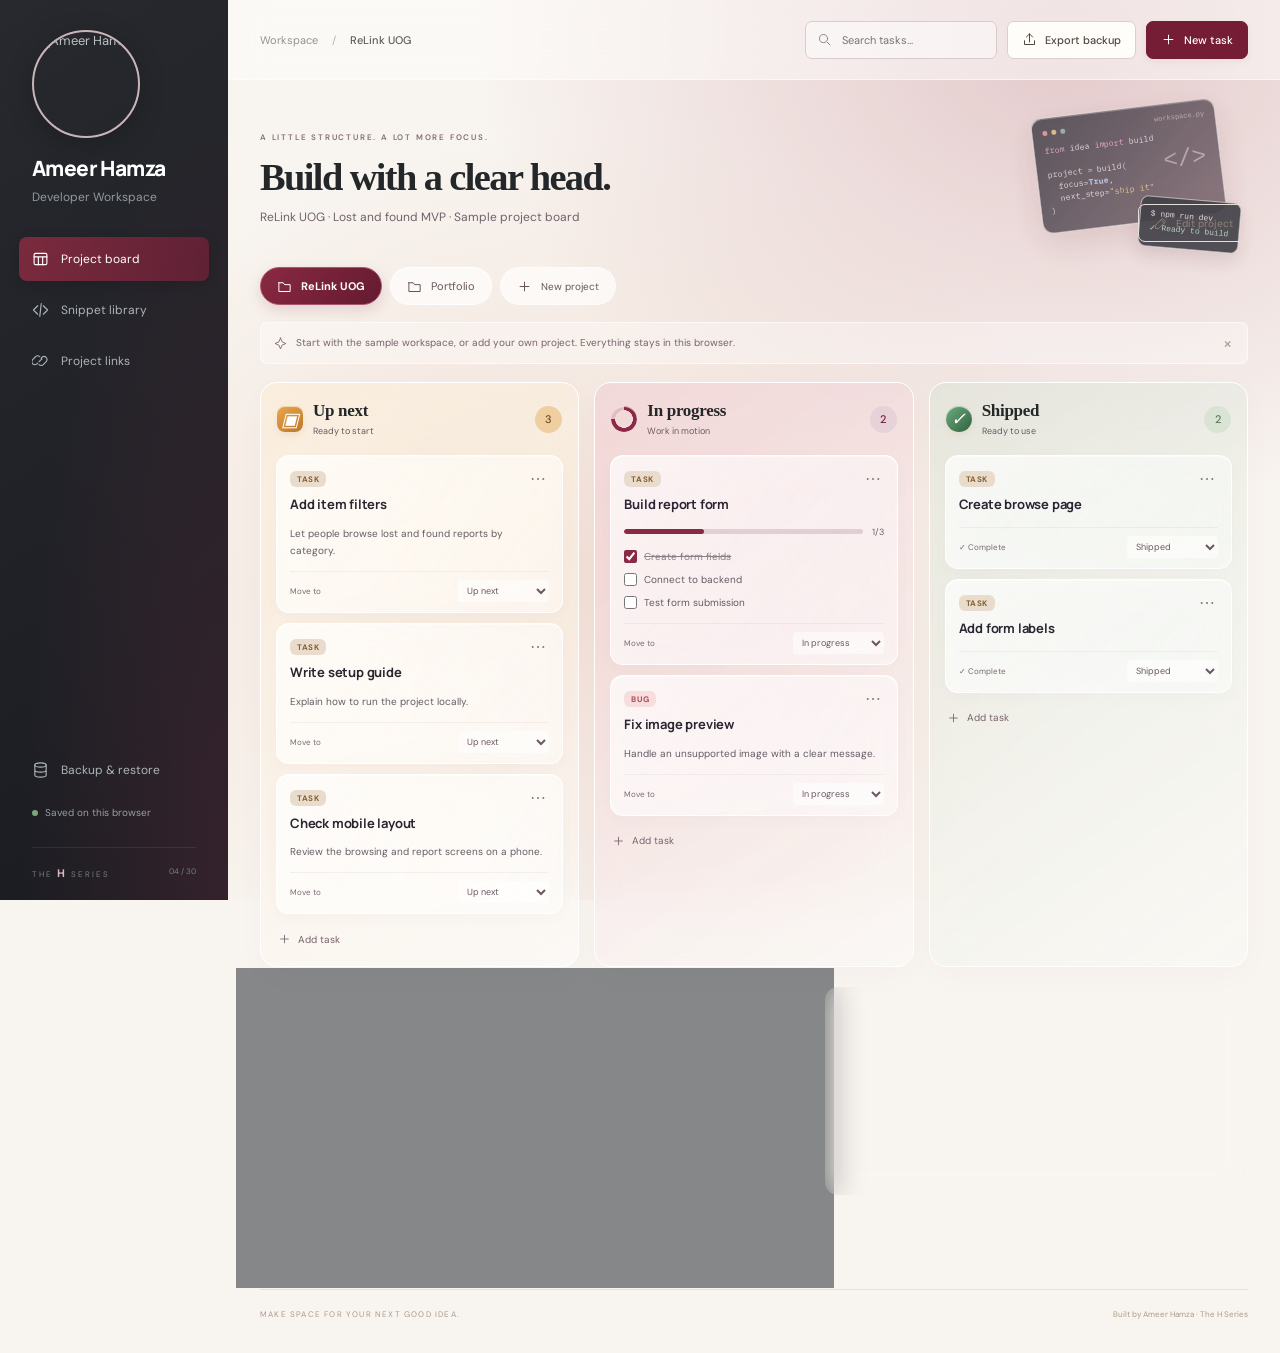
==== developer-workspace/index.html @ bb269240 "Add Day 04 glass developer workspace with customizable branding" ====
<!doctype html>
<html lang="en"><head><meta charset="UTF-8"><meta name="viewport" content="width=device-width,initial-scale=1"><meta name="theme-color" content="#711e32"><meta name="description" content="Your personal dev workspace. Keep project tasks, reusable code and important links together."><title>Ameer Hamza | Developer Workspace</title><link rel="stylesheet" href="styles.css"></head>
<body><aside class="sidebar"><a class="brand" href="#" aria-label="Workspace home"><img class="profile-photo" src="assets/portrait.png" alt="Ameer Hamza"><strong data-brand-name>Ameer Hamza</strong></a><p class="brand-sub" data-brand-subtitle>Developer Workspace</p><nav aria-label="Workspace"><button data-view="board" class="nav active"><span data-icon="board"></span>Project board</button><button data-view="snippets" class="nav"><span data-icon="code"></span>Snippet library</button><button data-view="links" class="nav"><span data-icon="link"></span>Project links</button></nav><div class="side-footer"><button class="nav" data-view="backup"><span data-icon="backup"></span>Backup & restore</button><p id="storage-state"><i></i><span>Saved on this browser</span></p><div class="series">THE <b>H</b> SERIES <span>04 / 30</span></div></div></aside>
<div class="app"><header class="topbar"><div class="mobile-brand"><img class="mobile-photo" src="assets/portrait.png" alt=""><span data-brand-name>Ameer Hamza</span></div><div class="breadcrumb">Workspace <span>/</span> <b id="breadcrumb-project"></b></div><div class="top-actions"><label class="search"><span data-icon="search"></span><input id="search" type="search" placeholder="Search tasks…" aria-label="Search current view"></label><button class="button secondary export-trigger" aria-label="Export backup"><span data-icon="export"></span><span class="export-text">Export backup</span></button><button id="primary-action" class="button primary"><span data-icon="plus"></span><span>New task</span></button></div></header>
<main><div class="page-heading"><div class="developer-art" aria-hidden="true"><div class="art-editor"><div class="art-dots"><i></i><i></i><i></i><span>workspace.py</span></div><pre><span>from</span> idea <span>import</span> build

project = build(
  focus=<b>True</b>,
  next_step=<em>"ship it"</em>
)</pre><b class="art-symbol">&lt;/&gt;</b></div><div class="art-terminal">$ npm run dev<br><span>✓ Ready to build</span></div></div><div><span class="eyebrow">A LITTLE STRUCTURE. A LOT MORE FOCUS.</span><h1 id="view-title">Build with a clear head.</h1><p id="view-description"></p></div><button id="edit-project" class="button subtle" aria-label="Edit current project"><span data-icon="edit"></span><span>Edit project</span></button></div><div class="project-strip"><div id="project-tabs" role="group" aria-label="Choose project"></div><button id="new-project" class="project-tab add"><span data-icon="plus"></span>New project</button></div><div id="notice" class="notice"><span data-icon="spark"></span><p>Start with the sample workspace, or add your own project. Everything stays in this browser.</p><button id="dismiss-notice" aria-label="Dismiss starter note">×</button></div><section id="board-view" aria-label="Project board"><div class="mobile-status" role="group" aria-label="Filter task status"></div><div id="board" class="board"></div><div class="board-bottom"><section class="panel pinned-panel"><div class="section-heading"><h2><span data-icon="code"></span>Pinned snippets</h2><button class="text-button" data-goto="snippets">View all ↗</button></div><div id="pinned-snippet"></div></section><section class="panel links-panel"><div class="section-heading"><h2><span data-icon="link"></span>Project links</h2><button class="text-button" data-goto="links">View all ↗</button></div><div id="board-links"></div><button class="button dashed" id="quick-link"><span data-icon="plus"></span>Add link</button></section></div></section><section id="snippets-view" hidden><div class="view-toolbar"><label>Language<select id="language-filter"><option value="all">All languages</option></select></label><span id="snippet-count"></span></div><div id="snippet-grid" class="snippet-grid"></div></section><section id="links-view" hidden><div id="link-grid" class="link-grid"></div></section><section id="backup-view" hidden><div class="backup-grid"><article class="panel backup-card"><span class="big-icon" data-icon="export"></span><h2>Take your workspace with you.</h2><p>Download a JSON backup of all projects, tasks, snippets and links. Keep it somewhere you trust.</p><button class="button primary export-trigger">Export workspace</button><small>Local file. No account or cloud sync.</small></article><article class="panel backup-card"><span class="big-icon" data-icon="backup"></span><h2>Pick up where you left off.</h2><p>Restore a workspace backup on this browser or a new device. You can review its contents before replacing your workspace.</p><label class="button secondary file-label" for="import-file">Choose backup file</label><input id="import-file" type="file" accept=".json,application/json" hidden><small>Workspace JSON only · Maximum 2 MB</small></article></div><article class="panel privacy-card"><h2>Your browser is your workspace.</h2><p>Your data is saved locally on this browser. It does not sync to other devices. Clearing site data or using private browsing can remove it. Export a backup before switching devices. Code snippets are stored as text and are never executed by this app.</p><p class="backup-warning">Keep passwords, API keys and other secrets out of your snippets and backups.</p></article></section><footer><span>MAKE SPACE FOR YOUR NEXT GOOD IDEA.</span><span>Built by Ameer Hamza · The H Series</span></footer></main></div>
<nav class="mobile-nav" aria-label="Mobile workspace"><button data-view="board" class="active"><span data-icon="board"></span>Board</button><button data-view="snippets"><span data-icon="code"></span>Snippets</button><button data-view="links"><span data-icon="link"></span>Links</button><button data-view="backup"><span data-icon="backup"></span>Backup</button></nav>
<dialog id="editor" aria-labelledby="editor-title"><form id="editor-form"><div class="dialog-header"><div><span class="eyebrow" id="editor-kicker">YOUR WORKSPACE</span><h2 id="editor-title"></h2></div><button type="button" class="icon-button" id="close-editor" aria-label="Close editor">×</button></div><div id="editor-fields"></div><p id="editor-error" class="form-error" role="alert"></p><div class="dialog-footer"><button type="button" id="delete-item" class="button danger" hidden>Delete</button><span></span><button type="button" id="cancel-editor" class="button secondary">Cancel</button><button type="submit" class="button primary" id="save-editor">Save</button></div></form></dialog>
<dialog id="confirmation" aria-labelledby="confirm-title"><div class="dialog-header"><div><span class="eyebrow">CHECK BEFORE YOU CONTINUE</span><h2 id="confirm-title"></h2></div></div><p id="confirm-description"></p><div class="dialog-footer"><button id="cancel-confirm" class="button secondary">Cancel</button><button id="accept-confirm" class="button primary">Confirm</button></div></dialog><div id="toast" role="status" aria-live="polite"></div><script type="module" src="app.js"></script></body></html>
---- developer-workspace/styles.css ----
@import url('https://fonts.googleapis.com/css2?family=DM+Sans:wght@400;500;600;700&family=Manrope:wght@500;600;700;800&family=IBM+Plex+Mono:wght@400;500&display=swap');
:root{--bg:#f6f3ee;--paper:#fffdfa;--ink:#24272a;--wine:#751d34;--muted:#85827e;--line:#e5e0d9;--sidebar:#191f22;--green:#56835b;--rose:#f2e5e7}*{box-sizing:border-box}body{margin:0;background:var(--bg);color:var(--ink);font:13px 'DM Sans',sans-serif}button,input,textarea,select{font:inherit}button{cursor:pointer}a{color:inherit}button:focus-visible,input:focus-visible,select:focus-visible,textarea:focus-visible,a:focus-visible{outline:3px solid #bc788b;outline-offset:3px}[hidden]{display:none!important}svg{width:18px;height:18px;display:block;flex-shrink:0}.sidebar{position:fixed;inset:0 auto 0 0;width:228px;background:linear-gradient(155deg,#20272b,#151b1e);color:#bbc0c1;padding:38px 19px 20px;display:flex;flex-direction:column;z-index:5}.brand{text-decoration:none;display:flex;flex-direction:column;gap:15px;padding:0 13px}.brand svg{color:#c2697b;width:40px;height:40px}.brand strong{font:800 25px Manrope;color:#fff;letter-spacing:-.8px}.brand strong span{color:#bb6e7f}.brand-sub{font-size:11px;line-height:1.6;margin:6px 13px 35px;color:#929a9d}.nav{border:0;background:none;display:flex;align-items:center;gap:12px;text-align:left;width:100%;padding:13px;border-radius:8px;color:#adb5b7;margin-bottom:7px;font-size:12px}.nav:hover{background:#ffffff09;color:white}.nav.active{background:linear-gradient(100deg,#7b2a3d,#602135);color:#fff;box-shadow:0 4px 14px #0002}.nav svg{width:17px}.side-footer{margin-top:auto;padding-top:40px}.side-footer>p{display:flex;gap:7px;align-items:center;font-size:10px;padding:4px 13px;color:#969fa0}.side-footer i{height:6px;width:6px;background:#7da67f;border-radius:100%}.side-footer>p.unsaved i{background:#d9955f}.series{font-size:8px;letter-spacing:2px;margin:24px 13px 0;padding-top:18px;border-top:1px solid #ffffff15;color:#747f82}.series b{color:#d4b9bd;font-size:11px}.series span{float:right;letter-spacing:0}.app{margin-left:228px}.topbar{height:80px;padding:0 32px;border-bottom:1px solid var(--line);display:flex;align-items:center;justify-content:space-between;gap:20px;background:#faf7f2b8}.breadcrumb{display:flex;gap:14px;font-size:11px;color:#96908a;white-space:nowrap}.breadcrumb span{color:#bbb1a9}.breadcrumb b{color:#605d59;font-weight:500;max-width:170px;overflow:hidden;text-overflow:ellipsis}.top-actions{display:flex;align-items:center;gap:10px}.button{border:1px solid transparent;border-radius:7px;padding:9px 14px;min-height:38px;display:inline-flex;align-items:center;justify-content:center;gap:8px;white-space:nowrap;text-decoration:none;font-size:11px;font-weight:500;transition:background .15s,transform .15s}.button svg{width:15px;height:15px}.button.primary{background:var(--wine);color:white;border-color:var(--wine);box-shadow:0 3px 7px #711e3210}.button.primary:hover{background:#5c1428;transform:translateY(-1px)}.button.secondary{background:var(--paper);border-color:#d9d1c9;color:#514740}.button.secondary:hover{background:#eee6df}.button.subtle{background:none;color:#887c74;border-color:var(--line);font-size:10px}.button.dashed{border:1px dashed #d5c9c1;background:transparent;color:#81736a;min-height:34px;font-size:10px;margin-top:10px}.button.danger{color:#a33643;background:#fbebec;border-color:#edced2}.search{position:relative;display:flex;align-items:center;gap:8px;background:#eee9e3;border:1px solid #e1d9d0;border-radius:7px;padding:0 11px;height:38px;color:#92867e}.search input{width:145px;min-width:0;background:none;border:0;outline:none;color:#3e3934;font-size:11px}.search svg{width:15px;height:15px}.mobile-brand,.mobile-nav{display:none}main{padding:32px;max-width:1660px;margin:auto}.page-heading{display:flex;justify-content:space-between;align-items:center;gap:15px}.eyebrow{font-size:8px;letter-spacing:1.8px;color:#a49386;font-weight:600}h1{font:800 clamp(25px,2.6vw,36px)/1.2 Manrope,sans-serif;letter-spacing:-1.4px;margin:10px 0 8px}.page-heading p{margin:0;color:#8b857d;font-size:12px;line-height:1.6;overflow-wrap:anywhere}.project-strip{display:flex;gap:8px;margin:25px 0 17px;flex-wrap:wrap}#project-tabs{display:contents}.project-tab{display:inline-flex;align-items:center;gap:9px;padding:10px 16px;border:1px solid var(--line);border-radius:7px;background:#faf7f3;color:#8e847b;font-size:11px;min-height:38px;max-width:100%;overflow-wrap:anywhere;white-space:normal;text-align:left}.project-tab svg{width:15px;height:15px}.project-tab.active{background:var(--paper);color:var(--wine);border-color:#ac6a7b;box-shadow:0 1px 3px #69283808;font-weight:700}.project-tab:hover{background:#ede4dd}.project-tab.add{border-style:dashed;font-size:10px}.notice{display:flex;align-items:center;gap:9px;background:#eee9e0a8;border-radius:7px;padding:9px 13px;margin:0 0 18px;color:#9a897a}.notice svg{height:13px;width:13px}.notice p{font-size:10px;margin:0;flex:1;line-height:1.6}.notice>button{background:none;border:0;color:#aa9a8c;font-size:17px;padding:0 2px}.board{display:grid;grid-template-columns:repeat(3,minmax(0,1fr));gap:15px;align-items:stretch}.column{background:#eeece6a8;border:1px solid var(--line);border-radius:10px;padding:14px;min-height:300px;transition:background .15s}.column[data-status="done"]{background:#e9ede4a0}.column.drag-over{border:1px dashed var(--wine);background:#f0e2e5}.column-header{display:flex;align-items:center;gap:8px;margin:1px 0 16px;padding:0 1px}.status-dot{width:8px;height:8px;border-radius:100%;background:#b3b6b3;box-shadow:0 0 0 3px #b3b6b311}.column[data-status="building"] .status-dot{background:var(--wine)}.column[data-status="done"] .status-dot{background:var(--green)}.column-header h2{font-size:12px;font-weight:700;margin:0}.count{font:10px 'IBM Plex Mono',monospace;background:#deddd7;border-radius:20px;padding:2px 5px;color:#79786f}.column[data-status="building"] .count{background:#e6d2d8;color:var(--wine)}.column[data-status="done"] .count{background:#d9e4d4;color:#60735c}.column-hint{margin-left:auto;color:#aaa097;font-size:8px;letter-spacing:1px}.task-list{display:flex;flex-direction:column;gap:10px;min-height:35px}.task-card{background:var(--paper);border:1px solid #e8e1d9;border-radius:8px;padding:14px 13px 9px;box-shadow:0 3px 6px #4b382606;min-width:0;transition:box-shadow .2s,transform .2s}.task-card[draggable="true"]{cursor:grab}.task-card:hover{box-shadow:0 5px 12px #4b38260d}.task-card.dragging{opacity:.4}.task-top{display:flex;align-items:center;justify-content:space-between;gap:8px}.type-tag{background:#e5eaf0;color:#647482;font-size:8px;letter-spacing:.6px;font-weight:700;padding:3px 7px;border-radius:4px}.type-tag.bug{background:#f7dddd;color:#af4c51}.card-menu{background:none;border:0;color:#8b8179;font-size:16px;padding:0 3px;line-height:1}.task-card h3{font:700 12px/1.6 Manrope,sans-serif;letter-spacing:-.2px;margin:7px 0 8px;overflow-wrap:anywhere}.task-description{font-size:10px;line-height:1.7;color:#93897f;white-space:pre-wrap;overflow-wrap:anywhere;display:-webkit-box;-webkit-line-clamp:2;-webkit-box-orient:vertical;overflow:hidden}.checklist{display:flex;flex-direction:column;gap:8px;margin:11px 0 13px}.checklist label{display:flex;gap:7px;font-size:10px;line-height:1.5;color:#756f67;align-items:flex-start;cursor:pointer}.checklist input{width:13px;height:13px;accent-color:var(--wine);margin:1px 0 0;flex-shrink:0}.checklist .checked span{color:#9e968d;text-decoration:line-through}.task-footer{border-top:1px solid #eee8e2;margin-top:12px;padding-top:8px;display:flex;align-items:center;justify-content:space-between;gap:8px}.task-footer label{font-size:8px;color:#aaa095}.task-status{font-size:9px;border:0;border-radius:4px;padding:4px 18px 4px 5px;background:#f1ece6;color:#7b6b60;max-width:100%;cursor:pointer}.done-mark{color:var(--green);font-size:10px}.add-task{border:0;background:none;display:flex;align-items:center;gap:7px;margin-top:13px;padding:3px 2px;color:#8e8176;font-size:10px}.add-task svg{width:13px}.column-empty{padding:23px 3px 30px;text-align:center;color:#aea194;font-size:10px;line-height:1.8}.board-bottom{display:grid;grid-template-columns:minmax(0,1.3fr) minmax(0,1fr);gap:16px;margin-top:20px;align-items:start}.panel{padding:17px;background:#fffdf9bd;border:1px solid var(--line);border-radius:10px;min-width:0}.section-heading{display:flex;align-items:center;justify-content:space-between;gap:10px;margin-bottom:15px}.section-heading h2{display:flex;align-items:center;gap:9px;font-size:12px;margin:0}.section-heading h2 svg{color:var(--wine);height:17px;width:17px}.text-button{background:none;border:0;padding:3px 0;font-size:9px;color:#8d7a6e}.text-button:hover{color:var(--wine);text-decoration:underline}.code-box{background:#1d2428;border:1px solid #30373a;color:#d2d9d9;border-radius:8px;padding:14px;min-width:0}.code-header{display:flex;align-items:center;gap:8px}.code-header h3{font:600 11px Manrope;margin:0;flex:1;overflow-wrap:anywhere;min-width:0}.language-tag{font-size:8px;color:#a4b0b3;background:#ffffff0a;padding:4px 6px;border:1px solid #ffffff0a;border-radius:5px}.copy-button{background:#ffffff08;border:1px solid #ffffff13;border-radius:5px;color:#c3cdcf;font-size:9px;display:flex;gap:6px;align-items:center;padding:5px 7px}.copy-button svg{width:12px;height:12px}.code-box pre{font:10px/1.85 'IBM Plex Mono',monospace;margin:16px 0 3px;white-space:pre;overflow:auto;max-height:230px;tab-size:2}.code-box code{font:inherit}.project-link{display:flex;gap:10px;align-items:center;padding:11px;margin:7px 0;background:#f7f4ef;border:1px solid #e8e1d9;border-radius:6px;min-width:0}.project-link>a{display:flex;gap:10px;align-items:center;flex:1;min-width:0;text-decoration:none;font-size:10px}.project-link>a>span{flex:1;overflow:hidden;white-space:nowrap;text-overflow:ellipsis}.project-link svg{width:14px;height:14px}.project-link>a:hover{color:var(--wine)}.empty-state{padding:35px 20px;text-align:center;background:#faf7f2;border:1px dashed #dcd0c5;border-radius:10px;color:#998a7c}.empty-state h3{color:#675b52;font-size:14px;margin:0 0 8px}.empty-state p{font-size:11px;line-height:1.8;margin:0 0 17px}.empty-small{font-size:10px;line-height:1.8;color:#a09388;margin:10px 0 20px}.view-toolbar{display:flex;justify-content:space-between;align-items:center;margin:3px 0 20px;color:#9a8c80;font-size:10px}.view-toolbar label{display:flex;gap:10px;align-items:center}.view-toolbar select{background:var(--paper);border:1px solid #dacfc4;border-radius:6px;padding:7px;color:#67584b;font-size:10px}.snippet-grid{display:grid;grid-template-columns:repeat(2,minmax(0,1fr));gap:18px}.snippet-card{padding:15px;border:1px solid var(--line);background:var(--paper);border-radius:10px;min-width:0}.snippet-meta{display:flex;align-items:center;gap:10px;margin-bottom:12px}.snippet-meta>span{font-size:9px;color:#a08d7d;flex:1}.pin-button{border:0;background:transparent;padding:4px;color:#a09181;font-size:10px}.pin-button.pinned{color:var(--wine)}.link-grid{display:grid;grid-template-columns:repeat(2,minmax(0,1fr));gap:15px}.link-tile{padding:20px;border:1px solid var(--line);border-radius:10px;background:var(--paper);display:flex;align-items:center;gap:14px;min-width:0}.link-tile .link-icon{background:#f1e7e6;padding:10px;color:var(--wine);border-radius:8px}.link-tile a{flex:1;min-width:0;text-decoration:none}.link-tile h3{font-size:13px;overflow-wrap:anywhere;margin:0 0 7px}.link-tile p{font:9px/1.7 'IBM Plex Mono';color:#97867a;margin:0;white-space:nowrap;text-overflow:ellipsis;overflow:hidden}.backup-grid{display:grid;grid-template-columns:1fr 1fr;gap:20px}.backup-card{padding:28px}.backup-card h2{font:700 20px/1.5 Manrope;letter-spacing:-.6px;margin:18px 0 12px}.backup-card p{font-size:12px;color:#8e8176;line-height:1.9;margin:0 0 24px}.backup-card small{display:block;color:#a39283;font-size:9px;margin-top:18px}.big-icon svg{width:27px;height:27px;color:var(--wine)}.privacy-card{margin-top:20px;padding:25px}.privacy-card h2{font-size:14px}.privacy-card p{font-size:11px;color:#8d7e72;line-height:1.9}.privacy-card .backup-warning{font-size:10px;color:#aa6c64}.file-label{cursor:pointer}footer{display:flex;justify-content:space-between;gap:15px;margin-top:30px;padding-top:18px;border-top:1px solid var(--line);color:#ac9b8c;font-size:8px;line-height:1.6}footer>span:first-child{letter-spacing:1.2px}.mobile-status{display:none}dialog{width:min(540px,calc(100% - 30px));border:1px solid #dcd1c7;border-radius:14px;background:var(--bg);padding:25px;max-height:90dvh;overflow-y:auto;box-shadow:0 24px 80px #15101440;color:var(--ink)}dialog::backdrop{background:#15191e90;backdrop-filter:blur(3px)}.dialog-header{display:flex;align-items:flex-start;justify-content:space-between;gap:18px;margin-bottom:20px}.dialog-header h2{font:800 22px Manrope;letter-spacing:-.8px;margin:7px 0 0}.icon-button{border:0;background:none;font-size:26px;color:#9b8377;line-height:1}.form-field{display:block;margin-bottom:17px;font-size:11px;font-weight:600;color:#6e5c50}.form-field input,.form-field textarea,.form-field select{display:block;width:100%;margin-top:8px;background:var(--paper);border:1px solid #dacec1;border-radius:7px;padding:11px 12px;color:var(--ink);font-size:12px;font-weight:400;min-width:0}.form-field textarea{resize:vertical;min-height:95px;line-height:1.7}.form-field .code-input{font:11px/1.8 'IBM Plex Mono';min-height:190px;tab-size:2}.form-field small{display:block;margin-top:7px;font-size:9px;line-height:1.6;color:#a39282;font-weight:400}.field-row{display:grid;grid-template-columns:1fr 1fr;gap:14px}.check-field{display:flex;align-items:center;gap:8px;font-size:11px;color:#776455}.check-field input{accent-color:var(--wine)}.dialog-footer{display:flex;justify-content:flex-end;gap:9px;align-items:center;margin-top:23px;padding-top:17px;border-top:1px solid var(--line)}.dialog-footer>span{flex:1}.form-error{font-size:11px;color:#b54452;line-height:1.7;margin:0}#confirmation>p{font-size:12px;line-height:1.9;color:#8b7768;white-space:pre-line}#toast{position:fixed;left:calc(50% + 114px);bottom:25px;transform:translate(-50%,12px);background:#20272b;color:#fff;padding:12px 20px;border:1px solid #ffffff1a;border-radius:9px;box-shadow:0 5px 20px #0002;max-width:85vw;font-size:11px;opacity:0;pointer-events:none;transition:.2s;z-index:30}#toast.show{opacity:1;transform:translate(-50%,0)}@media(min-width:1600px){.task-card h3{font-size:14px}.checklist label{font-size:11px}.code-box pre{font-size:11px}}@media(max-width:1150px){.sidebar{width:195px;padding-left:15px;padding-right:15px}.app{margin-left:195px}main{padding:25px 22px}.topbar{padding:0 22px}.search input{width:100px}.breadcrumb{font-size:10px;gap:10px}.button{padding:9px 11px}.column{padding:11px}.board{gap:10px}.task-card{padding:12px 10px 8px}.board-bottom{grid-template-columns:1.2fr 1fr}.code-header{flex-wrap:wrap}#toast{left:calc(50% + 97px)}}@media(max-width:900px){.sidebar{width:175px;padding:30px 12px 20px}.app{margin-left:175px}.brand{padding-left:10px}.brand strong{font-size:23px}.brand-sub{margin-left:10px;font-size:10px}.nav{font-size:11px;gap:9px;padding:11px}.breadcrumb{display:none}.topbar{justify-content:flex-end}.board{gap:8px}.column{padding:9px}.column-header{gap:6px}.column-header h2{font-size:10px}.column-hint{display:none}.task-card h3{font-size:11px}.checklist label{font-size:9px}.task-footer{flex-wrap:wrap}.board-bottom{grid-template-columns:1fr}.snippet-grid,.link-grid{grid-template-columns:1fr}.page-heading .button span:last-child{display:none}.search input{width:145px}#toast{left:calc(50% + 87px)}}@media(max-width:650px){.sidebar{display:none}.app{margin:0}.topbar{height:auto;min-height:72px;padding:16px 18px;gap:15px;flex-wrap:wrap;justify-content:space-between}.mobile-brand{display:block;font:800 22px Manrope;letter-spacing:-.8px}.mobile-brand>span{color:var(--wine)}.top-actions{display:contents}.search{order:5;flex-basis:100%;height:38px}.search input{width:100%;font-size:11px}.topbar .export-trigger{margin-left:auto;min-width:36px;padding:9px}.export-text{display:none}.topbar .primary{min-height:36px;padding:8px 12px;font-size:10px}.topbar .primary svg{width:13px}.top-actions>.search{width:100%}main{padding:24px 17px 100px}.page-heading .eyebrow{font-size:7px;letter-spacing:1px}h1{font-size:26px;letter-spacing:-1px;margin-top:10px}.page-heading p{font-size:11px}.page-heading{gap:8px}.page-heading .button{padding:8px}.project-strip{margin:21px 0 15px;gap:7px}.project-tab{font-size:10px;padding:9px 11px;min-height:36px;gap:7px}.project-tab svg{width:13px}.project-tab.add{font-size:9px}.notice{padding:9px 11px;gap:8px}.notice p{font-size:9px}.mobile-status{display:grid;grid-template-columns:repeat(3,1fr);gap:7px;margin-bottom:14px}.mobile-status button{border:1px solid #ded7cf;border-radius:7px;background:#eee9e2;color:#887d72;padding:10px 5px;font-size:10px}.mobile-status button.active{background:var(--wine);color:#fff;border-color:var(--wine)}.board{display:block}.column{display:none;min-height:200px;padding:12px;border-radius:9px}.column.mobile-visible{display:block}.column-header{margin-bottom:14px}.column-header h2{font-size:12px}.column-header .column-hint{display:block;font-size:7px}.task-list{gap:11px}.task-card{padding:15px 14px 11px}.task-card h3{font-size:13px}.type-tag{font-size:8px}.checklist{gap:11px}.checklist label{font-size:11px}.checklist input{height:15px;width:15px}.task-description{font-size:11px}.task-footer{flex-wrap:nowrap;padding-top:10px}.task-footer label{font-size:9px}.task-status{font-size:10px;min-height:30px;padding:6px 20px 6px 9px}.add-task{font-size:11px;margin-top:16px}.panel{padding:15px}.board-bottom{gap:14px;margin-top:17px}.section-heading h2{font-size:12px}.code-header h3{font-size:11px}.code-box pre{font-size:9px}.project-link>a{font-size:11px}.project-link{padding:12px}.mobile-nav{display:flex;position:fixed;bottom:0;left:0;right:0;z-index:10;background:#fffdfaf5;border-top:1px solid #ded5cb;padding:8px 10px max(9px,env(safe-area-inset-bottom));backdrop-filter:blur(12px)}.mobile-nav button{flex:1;display:flex;flex-direction:column;align-items:center;gap:5px;border:0;background:none;color:#a09287;font-size:9px;padding:4px 0}.mobile-nav button.active{color:var(--wine);font-weight:700}.mobile-nav button svg{width:18px;height:18px}.backup-grid{grid-template-columns:1fr;gap:15px}.backup-card{padding:23px}.backup-card h2{font-size:19px}.backup-card p{font-size:11px}.backup-card small{font-size:9px}.link-tile{padding:16px}.link-tile h3{font-size:12px}footer{flex-direction:column;text-align:center;gap:7px;font-size:7px}#toast{left:50%;bottom:85px;width:max-content;max-width:calc(100% - 32px);line-height:1.6}dialog{padding:22px;width:calc(100% - 24px);max-height:88dvh}.dialog-header h2{font-size:21px}.field-row{gap:10px}.dialog-footer{gap:7px}.dialog-footer .button{font-size:10px;padding:9px 11px}.form-field input,.form-field select,.form-field textarea{font-size:16px}.form-field .code-input{font-size:12px}}@media(prefers-reduced-motion:reduce){*{transition:none!important;scroll-behavior:auto!important}}

.board>.empty-state{grid-column:1/-1}.button:disabled{opacity:.5;cursor:not-allowed}

@media(max-width:650px){.column-header .column-hint{display:none}}
/* The H Series glass workspace */
body{background:radial-gradient(ellipse at 83% 5%,#c3859260,transparent 39%),radial-gradient(ellipse at 45% 65%,#eed4c8a0,transparent 55%),#f8f4ef;background-attachment:fixed}.sidebar{background:radial-gradient(ellipse at 100% 100%,#71304450,transparent 65%),linear-gradient(145deg,#27292e,#191b20);padding-top:30px}.brand{align-items:flex-start;gap:16px}.profile-photo{width:108px;height:108px;object-fit:cover;border-radius:50%;border:2px solid #c8b4b9;box-shadow:0 6px 28px #0003}.brand strong{font-size:21px;letter-spacing:-.6px}.brand-sub{font-size:12px;margin-top:6px;margin-bottom:30px}.topbar{background:#fff7;border-color:#fff8;backdrop-filter:blur(18px)}.page-heading{position:relative;isolation:isolate;min-height:130px;padding-right:225px;align-items:center}.page-heading>div:not(.developer-art){position:relative;z-index:1}.page-heading h1{font-family:Georgia,serif;font-size:clamp(29px,3vw,46px);letter-spacing:-1.6px;font-weight:700}.eyebrow{color:#866e76}.page-heading p{color:#6f6570}.page-heading>#edit-project{position:absolute;right:0;bottom:0;z-index:2}.developer-art{position:absolute;right:12px;top:-4px;width:208px;height:144px;pointer-events:none;z-index:0;opacity:.85}.art-editor{position:absolute;right:15px;top:0;width:185px;height:116px;background:linear-gradient(135deg,#323039e8,#69525ddd);border:1px solid #fff9;border-radius:11px;transform:rotate(-7deg);box-shadow:0 12px 30px #7e354525,inset 0 1px #fff4;padding:10px;color:#e5dce1}.art-dots{display:flex;align-items:center;gap:4px}.art-dots i{width:5px;height:5px;border-radius:50%;background:#d68c91}.art-dots i:nth-child(2){background:#d1b57e}.art-dots i:nth-child(3){background:#88a99a}.art-dots span{font:7px monospace;margin-left:auto;opacity:.6}.art-editor pre{font:8px/1.5 'IBM Plex Mono',monospace;margin:8px 0}.art-editor pre span{color:#e8a4d4}.art-editor pre b{color:#b6c9e8}.art-editor pre em{color:#e4c48c;font-style:normal}.art-symbol{position:absolute;right:13px;top:43px;font:24px monospace;color:#eee7}.art-terminal{position:absolute;right:-4px;bottom:2px;background:#272830ed;border:1px solid #fff9;border-radius:8px;padding:10px;font:8px/1.8 monospace;color:#e2d7dc;transform:rotate(5deg);box-shadow:0 8px 18px #55233525}.art-terminal span{color:#acd0bd}.project-tab{border-radius:24px;background:#fffa;border-color:#fffc;color:#67555e;backdrop-filter:blur(12px)}.project-tab.active{background:linear-gradient(130deg,#8a2942,#641a30);border-color:#a85770;color:white;box-shadow:0 5px 14px #751d3425}.notice{background:#fff5;border:1px solid #fff9;color:#806e73}.column{--status:#be7f32;background:linear-gradient(145deg,#ffefd16b,#fff6);border:1px solid #ffff;border-radius:17px;box-shadow:0 8px 32px #6d314a06;backdrop-filter:blur(18px);padding:15px}.column[data-status="building"]{--status:#8a2945;background:linear-gradient(145deg,#efc1cd65,#fff5)}.column[data-status="done"]{--status:#39724c;background:linear-gradient(145deg,#d5e2d36b,#fff5)}.column-header{gap:10px;margin:3px 0 18px}.status-dot{width:26px;height:26px;border-radius:8px;background:linear-gradient(145deg,#eaa84c,#bb7629);box-shadow:inset 0 1px #fff9,0 3px 6px #b8803320;position:relative}.status-dot:after{content:'▣';position:absolute;inset:0;color:white;display:grid;place-items:center;font-size:19px}.column[data-status="building"] .status-dot{border-radius:50%;background:conic-gradient(#8d2948 0 75%,#e1bbc6 75%);mask:radial-gradient(transparent 47%,#000 49%);-webkit-mask:radial-gradient(transparent 47%,#000 49%)}.column[data-status="building"] .status-dot:after{content:''}.column[data-status="done"] .status-dot{border-radius:50%;background:linear-gradient(135deg,#6eac80,#30613f)}.column[data-status="done"] .status-dot:after{content:'✓';font-size:18px}.status-title{flex:1;min-width:0}.column-header h2{font:700 17px Georgia,serif;letter-spacing:-.3px}.status-title small{display:block;font-size:9px;color:#796a70;margin-top:4px}.count{font:500 11px 'DM Sans',sans-serif;width:27px;height:27px;display:grid;place-items:center;background:#efcfa0;color:#704b25}.task-card,.snippet-card,.link-tile,.panel{background:linear-gradient(125deg,#ffffffb8,#ffffff60);border:1px solid #ffffffdc;backdrop-filter:blur(14px);box-shadow:0 5px 16px #59334a06,inset 0 1px #fff8;border-radius:13px}.task-card{padding:15px 13px 10px}.task-card:hover{transform:translateY(-2px);box-shadow:0 8px 22px #59334a10;border-color:#fff}.task-card h3{font-size:13px;color:#2a2530}.task-description{color:#726773}.checklist label{color:#625c65}.checklist .checked span{color:#8c7d86}.type-tag{background:#eadccc;color:#865f33;font-size:8px;border-radius:6px}.task-progress{display:flex;align-items:center;gap:9px;margin:11px 0 9px;color:#6b6069;font-size:9px}.task-progress progress{appearance:none;flex:1;width:0;height:5px;border:0;border-radius:5px;background:#c8b1ba50;overflow:hidden}.task-progress progress::-webkit-progress-bar{background:#c8b1ba50}.task-progress progress::-webkit-progress-value{background:var(--status);border-radius:5px}.task-progress progress::-moz-progress-bar{background:var(--status);border-radius:5px}.task-footer{border-color:#b8a7ad25}.task-status{background:#fff8;color:#6c5863}.task-card input{accent-color:var(--status)}.project-link{background:#ffffff70;border-color:#fff9;border-radius:9px}.pinned-panel{background:linear-gradient(135deg,#282c33,#1d2028);color:#ece7ed;border-color:#ffffff25}.pinned-panel .section-heading h2 svg{color:#d4b1c1}.pinned-panel .text-button{color:#ceb8c4}.pinned-panel .code-box{border-color:#ffffff10;background:#131a2280}.search{background:#fff7;border-color:#d8cbd0}.mobile-nav{backdrop-filter:blur(20px)}
@media(max-width:1150px){.brand strong{font-size:18px}.profile-photo{width:90px;height:90px}.page-heading{padding-right:185px}.developer-art{transform:scale(.8);transform-origin:top right;right:0}.column-header h2{font-size:15px}.status-title small{font-size:8px}.status-dot{width:22px;height:22px}.count{width:23px;height:23px}.column{padding:11px}}
@media(max-width:900px){.developer-art{display:none}.page-heading{padding-right:36px;min-height:100px}.brand strong{font-size:16px}.column-header h2{font-size:12px}.status-dot{width:19px;height:19px}.count{width:19px;height:19px}.status-title small{font-size:7px}.brand-sub{font-size:10px}}
@media(max-width:650px){.mobile-brand{display:flex;align-items:center;gap:9px;font-size:14px;letter-spacing:-.5px;max-width:48%;min-width:0}.mobile-brand>span{color:#342c35;overflow:hidden;text-overflow:ellipsis;white-space:nowrap}.mobile-photo{width:34px;height:34px;border-radius:50%;object-fit:cover;border:1px solid #baa3aa}.topbar{gap:8px;padding:14px}.page-heading{min-height:105px}.page-heading h1{font-size:31px;line-height:1.12}.column-header h2{font-size:19px}.status-title small{font-size:10px}.status-dot{height:30px;width:30px}.count{height:28px;width:28px}.column{border-radius:16px;padding:14px}.task-card{padding:16px}.task-card h3{font-size:14px}.task-progress{font-size:10px}.task-progress progress{height:6px}.task-description{font-size:11px}.mobile-status button{background:#ffffff70;border-color:#fff;font-size:9px}.mobile-nav{background:#25252ded;border-top:1px solid #ffffff30}.mobile-nav button{color:#c8bbc5}.mobile-nav button.active{color:#fff;background:#751d3460}.task-footer{font-size:10px}.board-bottom{gap:15px}.topbar .primary{padding:8px;font-size:9px}.topbar .export-trigger{min-width:30px;padding:7px}main{padding-left:14px;padding-right:14px}.brand-sub{font-size:12px}}
@media(prefers-reduced-motion:reduce){*,*::before,*::after{transition:none!important;animation:none!important;scroll-behavior:auto!important}}
.task-description{color:#665b65}.task-footer label{color:#796773}.add-task{color:#78626e}.page-heading p{color:#70616d}.notice{color:#77626d}.status-title small{color:#6b5963}
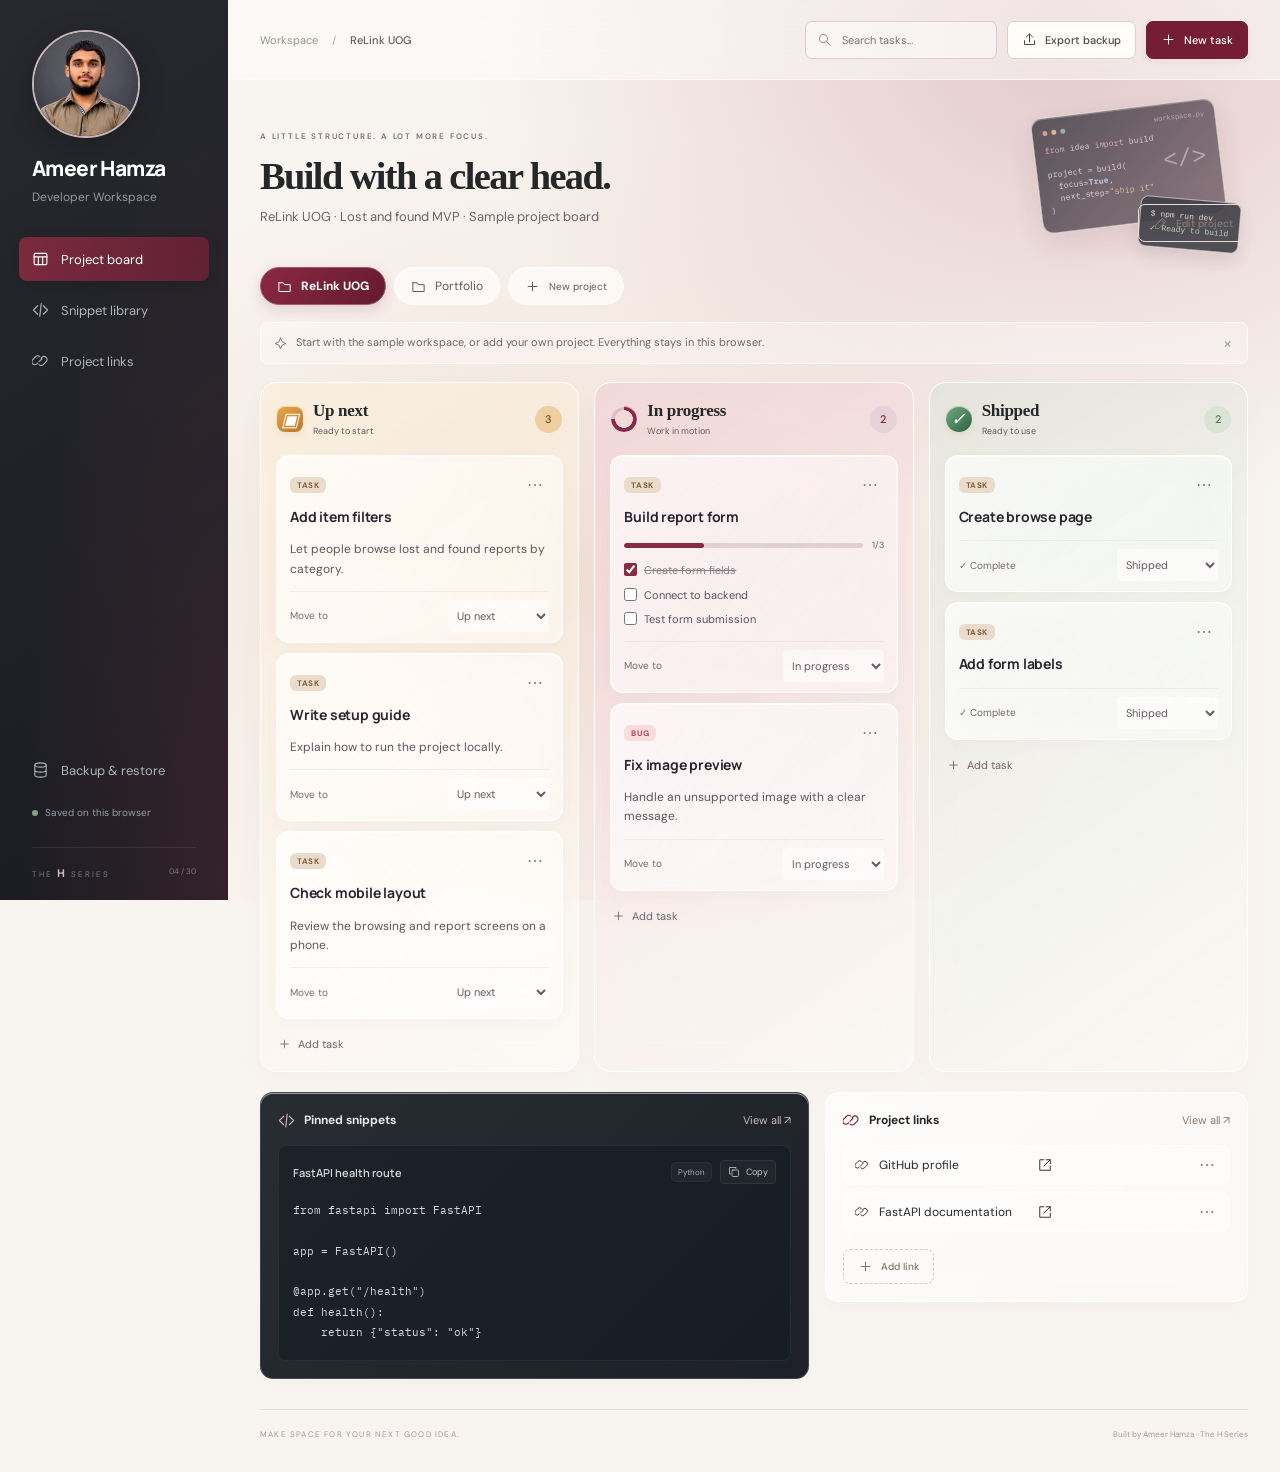
==== commit c617d8c8: "Fix broken workspace portrait and improve card readability" ====
--- a/developer-workspace/index.html
+++ b/developer-workspace/index.html
@@ -1,7 +1,7 @@
 <!doctype html>
-<html lang="en"><head><meta charset="UTF-8"><meta name="viewport" content="width=device-width,initial-scale=1"><meta name="theme-color" content="#711e32"><meta name="description" content="Your personal dev workspace. Keep project tasks, reusable code and important links together."><title>Ameer Hamza | Developer Workspace</title><link rel="stylesheet" href="styles.css"></head>
-<body><aside class="sidebar"><a class="brand" href="#" aria-label="Workspace home"><img class="profile-photo" src="assets/portrait.png" alt="Ameer Hamza"><strong data-brand-name>Ameer Hamza</strong></a><p class="brand-sub" data-brand-subtitle>Developer Workspace</p><nav aria-label="Workspace"><button data-view="board" class="nav active"><span data-icon="board"></span>Project board</button><button data-view="snippets" class="nav"><span data-icon="code"></span>Snippet library</button><button data-view="links" class="nav"><span data-icon="link"></span>Project links</button></nav><div class="side-footer"><button class="nav" data-view="backup"><span data-icon="backup"></span>Backup & restore</button><p id="storage-state"><i></i><span>Saved on this browser</span></p><div class="series">THE <b>H</b> SERIES <span>04 / 30</span></div></div></aside>
-<div class="app"><header class="topbar"><div class="mobile-brand"><img class="mobile-photo" src="assets/portrait.png" alt=""><span data-brand-name>Ameer Hamza</span></div><div class="breadcrumb">Workspace <span>/</span> <b id="breadcrumb-project"></b></div><div class="top-actions"><label class="search"><span data-icon="search"></span><input id="search" type="search" placeholder="Search tasks…" aria-label="Search current view"></label><button class="button secondary export-trigger" aria-label="Export backup"><span data-icon="export"></span><span class="export-text">Export backup</span></button><button id="primary-action" class="button primary"><span data-icon="plus"></span><span>New task</span></button></div></header>
+<html lang="en"><head><meta charset="UTF-8"><meta name="viewport" content="width=device-width,initial-scale=1"><meta name="theme-color" content="#711e32"><meta name="description" content="Your personal dev workspace. Keep project tasks, reusable code and important links together."><title>Ameer Hamza | Developer Workspace</title><link rel="stylesheet" href="styles.css?v=3"></head>
+<body><aside class="sidebar"><a class="brand" href="#" aria-label="Workspace home"><img class="profile-photo" src="assets/portrait.jpg" alt="Ameer Hamza"><strong data-brand-name>Ameer Hamza</strong></a><p class="brand-sub" data-brand-subtitle>Developer Workspace</p><nav aria-label="Workspace"><button data-view="board" class="nav active"><span data-icon="board"></span>Project board</button><button data-view="snippets" class="nav"><span data-icon="code"></span>Snippet library</button><button data-view="links" class="nav"><span data-icon="link"></span>Project links</button></nav><div class="side-footer"><button class="nav" data-view="backup"><span data-icon="backup"></span>Backup & restore</button><p id="storage-state"><i></i><span>Saved on this browser</span></p><div class="series">THE <b>H</b> SERIES <span>04 / 30</span></div></div></aside>
+<div class="app"><header class="topbar"><div class="mobile-brand"><img class="mobile-photo" src="assets/portrait.jpg" alt=""><span data-brand-name>Ameer Hamza</span></div><div class="breadcrumb">Workspace <span>/</span> <b id="breadcrumb-project"></b></div><div class="top-actions"><label class="search"><span data-icon="search"></span><input id="search" type="search" placeholder="Search tasks…" aria-label="Search current view"></label><button class="button secondary export-trigger" aria-label="Export backup"><span data-icon="export"></span><span class="export-text">Export backup</span></button><button id="primary-action" class="button primary"><span data-icon="plus"></span><span>New task</span></button></div></header>
 <main><div class="page-heading"><div class="developer-art" aria-hidden="true"><div class="art-editor"><div class="art-dots"><i></i><i></i><i></i><span>workspace.py</span></div><pre><span>from</span> idea <span>import</span> build
 
 project = build(
@@ -10,4 +10,4 @@
 )</pre><b class="art-symbol">&lt;/&gt;</b></div><div class="art-terminal">$ npm run dev<br><span>✓ Ready to build</span></div></div><div><span class="eyebrow">A LITTLE STRUCTURE. A LOT MORE FOCUS.</span><h1 id="view-title">Build with a clear head.</h1><p id="view-description"></p></div><button id="edit-project" class="button subtle" aria-label="Edit current project"><span data-icon="edit"></span><span>Edit project</span></button></div><div class="project-strip"><div id="project-tabs" role="group" aria-label="Choose project"></div><button id="new-project" class="project-tab add"><span data-icon="plus"></span>New project</button></div><div id="notice" class="notice"><span data-icon="spark"></span><p>Start with the sample workspace, or add your own project. Everything stays in this browser.</p><button id="dismiss-notice" aria-label="Dismiss starter note">×</button></div><section id="board-view" aria-label="Project board"><div class="mobile-status" role="group" aria-label="Filter task status"></div><div id="board" class="board"></div><div class="board-bottom"><section class="panel pinned-panel"><div class="section-heading"><h2><span data-icon="code"></span>Pinned snippets</h2><button class="text-button" data-goto="snippets">View all ↗</button></div><div id="pinned-snippet"></div></section><section class="panel links-panel"><div class="section-heading"><h2><span data-icon="link"></span>Project links</h2><button class="text-button" data-goto="links">View all ↗</button></div><div id="board-links"></div><button class="button dashed" id="quick-link"><span data-icon="plus"></span>Add link</button></section></div></section><section id="snippets-view" hidden><div class="view-toolbar"><label>Language<select id="language-filter"><option value="all">All languages</option></select></label><span id="snippet-count"></span></div><div id="snippet-grid" class="snippet-grid"></div></section><section id="links-view" hidden><div id="link-grid" class="link-grid"></div></section><section id="backup-view" hidden><div class="backup-grid"><article class="panel backup-card"><span class="big-icon" data-icon="export"></span><h2>Take your workspace with you.</h2><p>Download a JSON backup of all projects, tasks, snippets and links. Keep it somewhere you trust.</p><button class="button primary export-trigger">Export workspace</button><small>Local file. No account or cloud sync.</small></article><article class="panel backup-card"><span class="big-icon" data-icon="backup"></span><h2>Pick up where you left off.</h2><p>Restore a workspace backup on this browser or a new device. You can review its contents before replacing your workspace.</p><label class="button secondary file-label" for="import-file">Choose backup file</label><input id="import-file" type="file" accept=".json,application/json" hidden><small>Workspace JSON only · Maximum 2 MB</small></article></div><article class="panel privacy-card"><h2>Your browser is your workspace.</h2><p>Your data is saved locally on this browser. It does not sync to other devices. Clearing site data or using private browsing can remove it. Export a backup before switching devices. Code snippets are stored as text and are never executed by this app.</p><p class="backup-warning">Keep passwords, API keys and other secrets out of your snippets and backups.</p></article></section><footer><span>MAKE SPACE FOR YOUR NEXT GOOD IDEA.</span><span>Built by Ameer Hamza · The H Series</span></footer></main></div>
 <nav class="mobile-nav" aria-label="Mobile workspace"><button data-view="board" class="active"><span data-icon="board"></span>Board</button><button data-view="snippets"><span data-icon="code"></span>Snippets</button><button data-view="links"><span data-icon="link"></span>Links</button><button data-view="backup"><span data-icon="backup"></span>Backup</button></nav>
 <dialog id="editor" aria-labelledby="editor-title"><form id="editor-form"><div class="dialog-header"><div><span class="eyebrow" id="editor-kicker">YOUR WORKSPACE</span><h2 id="editor-title"></h2></div><button type="button" class="icon-button" id="close-editor" aria-label="Close editor">×</button></div><div id="editor-fields"></div><p id="editor-error" class="form-error" role="alert"></p><div class="dialog-footer"><button type="button" id="delete-item" class="button danger" hidden>Delete</button><span></span><button type="button" id="cancel-editor" class="button secondary">Cancel</button><button type="submit" class="button primary" id="save-editor">Save</button></div></form></dialog>
-<dialog id="confirmation" aria-labelledby="confirm-title"><div class="dialog-header"><div><span class="eyebrow">CHECK BEFORE YOU CONTINUE</span><h2 id="confirm-title"></h2></div></div><p id="confirm-description"></p><div class="dialog-footer"><button id="cancel-confirm" class="button secondary">Cancel</button><button id="accept-confirm" class="button primary">Confirm</button></div></dialog><div id="toast" role="status" aria-live="polite"></div><script type="module" src="app.js"></script></body></html>
+<dialog id="confirmation" aria-labelledby="confirm-title"><div class="dialog-header"><div><span class="eyebrow">CHECK BEFORE YOU CONTINUE</span><h2 id="confirm-title"></h2></div></div><p id="confirm-description"></p><div class="dialog-footer"><button id="cancel-confirm" class="button secondary">Cancel</button><button id="accept-confirm" class="button primary">Confirm</button></div></dialog><div id="toast" role="status" aria-live="polite"></div><script type="module" src="app.js?v=3"></script></body></html>
--- a/developer-workspace/styles.css
+++ b/developer-workspace/styles.css
@@ -11,3 +11,7 @@
 @media(max-width:650px){.mobile-brand{display:flex;align-items:center;gap:9px;font-size:14px;letter-spacing:-.5px;max-width:48%;min-width:0}.mobile-brand>span{color:#342c35;overflow:hidden;text-overflow:ellipsis;white-space:nowrap}.mobile-photo{width:34px;height:34px;border-radius:50%;object-fit:cover;border:1px solid #baa3aa}.topbar{gap:8px;padding:14px}.page-heading{min-height:105px}.page-heading h1{font-size:31px;line-height:1.12}.column-header h2{font-size:19px}.status-title small{font-size:10px}.status-dot{height:30px;width:30px}.count{height:28px;width:28px}.column{border-radius:16px;padding:14px}.task-card{padding:16px}.task-card h3{font-size:14px}.task-progress{font-size:10px}.task-progress progress{height:6px}.task-description{font-size:11px}.mobile-status button{background:#ffffff70;border-color:#fff;font-size:9px}.mobile-nav{background:#25252ded;border-top:1px solid #ffffff30}.mobile-nav button{color:#c8bbc5}.mobile-nav button.active{color:#fff;background:#751d3460}.task-footer{font-size:10px}.board-bottom{gap:15px}.topbar .primary{padding:8px;font-size:9px}.topbar .export-trigger{min-width:30px;padding:7px}main{padding-left:14px;padding-right:14px}.brand-sub{font-size:12px}}
 @media(prefers-reduced-motion:reduce){*,*::before,*::after{transition:none!important;animation:none!important;scroll-behavior:auto!important}}
 .task-description{color:#665b65}.task-footer label{color:#796773}.add-task{color:#78626e}.page-heading p{color:#70616d}.notice{color:#77626d}.status-title small{color:#6b5963}
+/* Readability and narrow-layout fixes */
+.task-card h3{font-size:14px}.task-description{font-size:12px;line-height:1.6;color:#60525f}.checklist label{font-size:11px;color:#5d515e}.task-footer label{font-size:10px}.task-status{font-size:11px;min-height:32px}.add-task{font-size:11px}.nav{font-size:13px}.notice p{font-size:11px}.project-tab{font-size:12px}.page-heading p{font-size:13px}.text-button{font-size:11px}.project-link>a{font-size:12px}.code-box pre{font-size:11px}.task-top .card-menu{min-width:28px;min-height:28px}.checklist label span{overflow-wrap:anywhere;min-width:0}.status-title{overflow-wrap:anywhere}.profile-photo,.mobile-photo{background:#33323a;color:#eee}.column-header .status-dot{flex-shrink:0}
+@media(max-width:1150px) and (min-width:651px){.column-header{gap:6px}.column-header h2{font-size:14px}.task-card h3{font-size:12px}.task-description{font-size:11px}.task-status{font-size:10px}.count{flex-shrink:0}.task-footer{flex-wrap:wrap}}
+@media(max-width:650px){.task-card h3{font-size:15px}.task-description{font-size:12px}.checklist label{font-size:12px}.task-footer{flex-wrap:nowrap}.notice p{font-size:10px}.project-tab{font-size:11px}.page-heading h1{overflow-wrap:anywhere}.mobile-brand{max-width:44%;font-size:12px}.topbar .primary{font-size:10px}.topbar{gap:6px}.task-progress{gap:8px}.mobile-status button{font-size:10px}.search input{font-size:12px}}
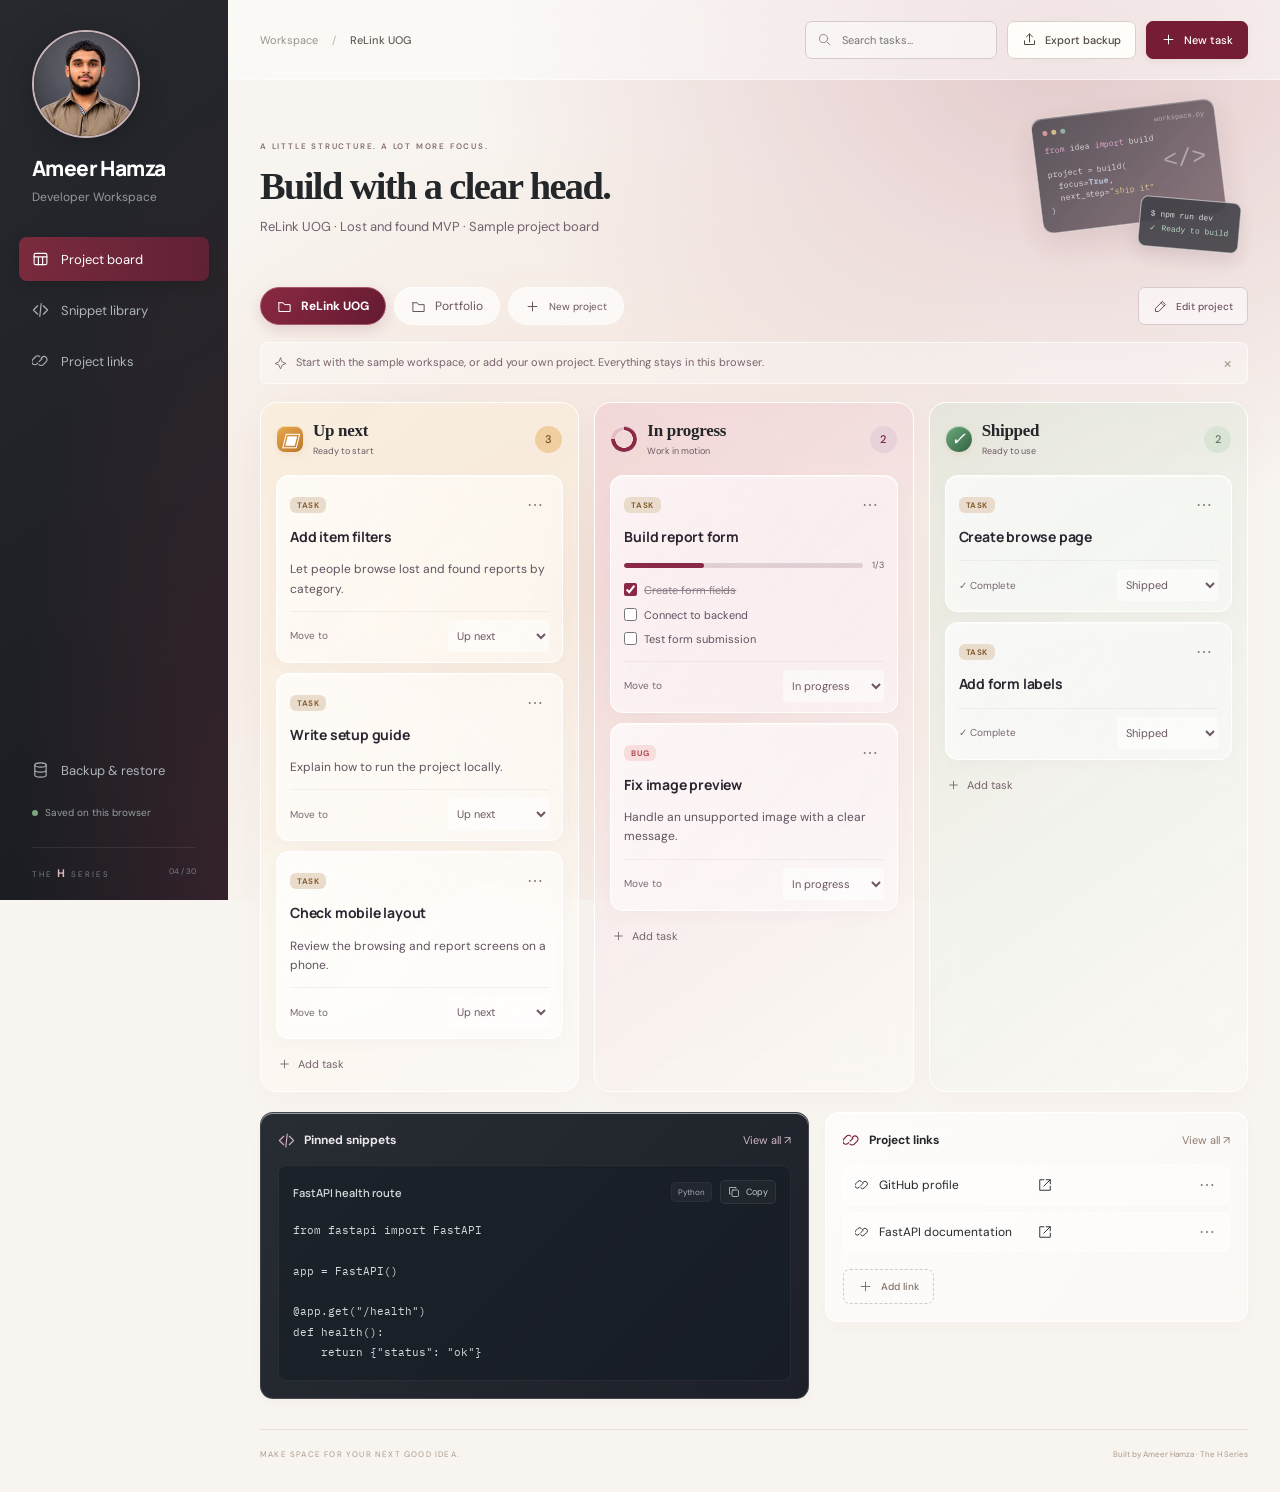
==== commit e5073e47: "Separate project edit control from decorative code artwork" ====
--- a/developer-workspace/index.html
+++ b/developer-workspace/index.html
@@ -1,5 +1,5 @@
 <!doctype html>
-<html lang="en"><head><meta charset="UTF-8"><meta name="viewport" content="width=device-width,initial-scale=1"><meta name="theme-color" content="#711e32"><meta name="description" content="Your personal dev workspace. Keep project tasks, reusable code and important links together."><title>Ameer Hamza | Developer Workspace</title><link rel="stylesheet" href="styles.css?v=3"></head>
+<html lang="en"><head><meta charset="UTF-8"><meta name="viewport" content="width=device-width,initial-scale=1"><meta name="theme-color" content="#711e32"><meta name="description" content="Your personal dev workspace. Keep project tasks, reusable code and important links together."><title>Ameer Hamza | Developer Workspace</title><link rel="stylesheet" href="styles.css?v=4"></head>
 <body><aside class="sidebar"><a class="brand" href="#" aria-label="Workspace home"><img class="profile-photo" src="assets/portrait.jpg" alt="Ameer Hamza"><strong data-brand-name>Ameer Hamza</strong></a><p class="brand-sub" data-brand-subtitle>Developer Workspace</p><nav aria-label="Workspace"><button data-view="board" class="nav active"><span data-icon="board"></span>Project board</button><button data-view="snippets" class="nav"><span data-icon="code"></span>Snippet library</button><button data-view="links" class="nav"><span data-icon="link"></span>Project links</button></nav><div class="side-footer"><button class="nav" data-view="backup"><span data-icon="backup"></span>Backup & restore</button><p id="storage-state"><i></i><span>Saved on this browser</span></p><div class="series">THE <b>H</b> SERIES <span>04 / 30</span></div></div></aside>
 <div class="app"><header class="topbar"><div class="mobile-brand"><img class="mobile-photo" src="assets/portrait.jpg" alt=""><span data-brand-name>Ameer Hamza</span></div><div class="breadcrumb">Workspace <span>/</span> <b id="breadcrumb-project"></b></div><div class="top-actions"><label class="search"><span data-icon="search"></span><input id="search" type="search" placeholder="Search tasks…" aria-label="Search current view"></label><button class="button secondary export-trigger" aria-label="Export backup"><span data-icon="export"></span><span class="export-text">Export backup</span></button><button id="primary-action" class="button primary"><span data-icon="plus"></span><span>New task</span></button></div></header>
 <main><div class="page-heading"><div class="developer-art" aria-hidden="true"><div class="art-editor"><div class="art-dots"><i></i><i></i><i></i><span>workspace.py</span></div><pre><span>from</span> idea <span>import</span> build
@@ -7,7 +7,7 @@
 project = build(
   focus=<b>True</b>,
   next_step=<em>"ship it"</em>
-)</pre><b class="art-symbol">&lt;/&gt;</b></div><div class="art-terminal">$ npm run dev<br><span>✓ Ready to build</span></div></div><div><span class="eyebrow">A LITTLE STRUCTURE. A LOT MORE FOCUS.</span><h1 id="view-title">Build with a clear head.</h1><p id="view-description"></p></div><button id="edit-project" class="button subtle" aria-label="Edit current project"><span data-icon="edit"></span><span>Edit project</span></button></div><div class="project-strip"><div id="project-tabs" role="group" aria-label="Choose project"></div><button id="new-project" class="project-tab add"><span data-icon="plus"></span>New project</button></div><div id="notice" class="notice"><span data-icon="spark"></span><p>Start with the sample workspace, or add your own project. Everything stays in this browser.</p><button id="dismiss-notice" aria-label="Dismiss starter note">×</button></div><section id="board-view" aria-label="Project board"><div class="mobile-status" role="group" aria-label="Filter task status"></div><div id="board" class="board"></div><div class="board-bottom"><section class="panel pinned-panel"><div class="section-heading"><h2><span data-icon="code"></span>Pinned snippets</h2><button class="text-button" data-goto="snippets">View all ↗</button></div><div id="pinned-snippet"></div></section><section class="panel links-panel"><div class="section-heading"><h2><span data-icon="link"></span>Project links</h2><button class="text-button" data-goto="links">View all ↗</button></div><div id="board-links"></div><button class="button dashed" id="quick-link"><span data-icon="plus"></span>Add link</button></section></div></section><section id="snippets-view" hidden><div class="view-toolbar"><label>Language<select id="language-filter"><option value="all">All languages</option></select></label><span id="snippet-count"></span></div><div id="snippet-grid" class="snippet-grid"></div></section><section id="links-view" hidden><div id="link-grid" class="link-grid"></div></section><section id="backup-view" hidden><div class="backup-grid"><article class="panel backup-card"><span class="big-icon" data-icon="export"></span><h2>Take your workspace with you.</h2><p>Download a JSON backup of all projects, tasks, snippets and links. Keep it somewhere you trust.</p><button class="button primary export-trigger">Export workspace</button><small>Local file. No account or cloud sync.</small></article><article class="panel backup-card"><span class="big-icon" data-icon="backup"></span><h2>Pick up where you left off.</h2><p>Restore a workspace backup on this browser or a new device. You can review its contents before replacing your workspace.</p><label class="button secondary file-label" for="import-file">Choose backup file</label><input id="import-file" type="file" accept=".json,application/json" hidden><small>Workspace JSON only · Maximum 2 MB</small></article></div><article class="panel privacy-card"><h2>Your browser is your workspace.</h2><p>Your data is saved locally on this browser. It does not sync to other devices. Clearing site data or using private browsing can remove it. Export a backup before switching devices. Code snippets are stored as text and are never executed by this app.</p><p class="backup-warning">Keep passwords, API keys and other secrets out of your snippets and backups.</p></article></section><footer><span>MAKE SPACE FOR YOUR NEXT GOOD IDEA.</span><span>Built by Ameer Hamza · The H Series</span></footer></main></div>
+)</pre><b class="art-symbol">&lt;/&gt;</b></div><div class="art-terminal">$ npm run dev<br><span>✓ Ready to build</span></div></div><div><span class="eyebrow">A LITTLE STRUCTURE. A LOT MORE FOCUS.</span><h1 id="view-title">Build with a clear head.</h1><p id="view-description"></p></div></div><div class="project-strip"><div id="project-tabs" role="group" aria-label="Choose project"></div><button id="new-project" class="project-tab add"><span data-icon="plus"></span>New project</button><button id="edit-project" class="button subtle" aria-label="Edit current project"><span data-icon="edit"></span><span>Edit project</span></button></div><div id="notice" class="notice"><span data-icon="spark"></span><p>Start with the sample workspace, or add your own project. Everything stays in this browser.</p><button id="dismiss-notice" aria-label="Dismiss starter note">×</button></div><section id="board-view" aria-label="Project board"><div class="mobile-status" role="group" aria-label="Filter task status"></div><div id="board" class="board"></div><div class="board-bottom"><section class="panel pinned-panel"><div class="section-heading"><h2><span data-icon="code"></span>Pinned snippets</h2><button class="text-button" data-goto="snippets">View all ↗</button></div><div id="pinned-snippet"></div></section><section class="panel links-panel"><div class="section-heading"><h2><span data-icon="link"></span>Project links</h2><button class="text-button" data-goto="links">View all ↗</button></div><div id="board-links"></div><button class="button dashed" id="quick-link"><span data-icon="plus"></span>Add link</button></section></div></section><section id="snippets-view" hidden><div class="view-toolbar"><label>Language<select id="language-filter"><option value="all">All languages</option></select></label><span id="snippet-count"></span></div><div id="snippet-grid" class="snippet-grid"></div></section><section id="links-view" hidden><div id="link-grid" class="link-grid"></div></section><section id="backup-view" hidden><div class="backup-grid"><article class="panel backup-card"><span class="big-icon" data-icon="export"></span><h2>Take your workspace with you.</h2><p>Download a JSON backup of all projects, tasks, snippets and links. Keep it somewhere you trust.</p><button class="button primary export-trigger">Export workspace</button><small>Local file. No account or cloud sync.</small></article><article class="panel backup-card"><span class="big-icon" data-icon="backup"></span><h2>Pick up where you left off.</h2><p>Restore a workspace backup on this browser or a new device. You can review its contents before replacing your workspace.</p><label class="button secondary file-label" for="import-file">Choose backup file</label><input id="import-file" type="file" accept=".json,application/json" hidden><small>Workspace JSON only · Maximum 2 MB</small></article></div><article class="panel privacy-card"><h2>Your browser is your workspace.</h2><p>Your data is saved locally on this browser. It does not sync to other devices. Clearing site data or using private browsing can remove it. Export a backup before switching devices. Code snippets are stored as text and are never executed by this app.</p><p class="backup-warning">Keep passwords, API keys and other secrets out of your snippets and backups.</p></article></section><footer><span>MAKE SPACE FOR YOUR NEXT GOOD IDEA.</span><span>Built by Ameer Hamza · The H Series</span></footer></main></div>
 <nav class="mobile-nav" aria-label="Mobile workspace"><button data-view="board" class="active"><span data-icon="board"></span>Board</button><button data-view="snippets"><span data-icon="code"></span>Snippets</button><button data-view="links"><span data-icon="link"></span>Links</button><button data-view="backup"><span data-icon="backup"></span>Backup</button></nav>
 <dialog id="editor" aria-labelledby="editor-title"><form id="editor-form"><div class="dialog-header"><div><span class="eyebrow" id="editor-kicker">YOUR WORKSPACE</span><h2 id="editor-title"></h2></div><button type="button" class="icon-button" id="close-editor" aria-label="Close editor">×</button></div><div id="editor-fields"></div><p id="editor-error" class="form-error" role="alert"></p><div class="dialog-footer"><button type="button" id="delete-item" class="button danger" hidden>Delete</button><span></span><button type="button" id="cancel-editor" class="button secondary">Cancel</button><button type="submit" class="button primary" id="save-editor">Save</button></div></form></dialog>
 <dialog id="confirmation" aria-labelledby="confirm-title"><div class="dialog-header"><div><span class="eyebrow">CHECK BEFORE YOU CONTINUE</span><h2 id="confirm-title"></h2></div></div><p id="confirm-description"></p><div class="dialog-footer"><button id="cancel-confirm" class="button secondary">Cancel</button><button id="accept-confirm" class="button primary">Confirm</button></div></dialog><div id="toast" role="status" aria-live="polite"></div><script type="module" src="app.js?v=3"></script></body></html>
--- a/developer-workspace/styles.css
+++ b/developer-workspace/styles.css
@@ -15,3 +15,8 @@
 .task-card h3{font-size:14px}.task-description{font-size:12px;line-height:1.6;color:#60525f}.checklist label{font-size:11px;color:#5d515e}.task-footer label{font-size:10px}.task-status{font-size:11px;min-height:32px}.add-task{font-size:11px}.nav{font-size:13px}.notice p{font-size:11px}.project-tab{font-size:12px}.page-heading p{font-size:13px}.text-button{font-size:11px}.project-link>a{font-size:12px}.code-box pre{font-size:11px}.task-top .card-menu{min-width:28px;min-height:28px}.checklist label span{overflow-wrap:anywhere;min-width:0}.status-title{overflow-wrap:anywhere}.profile-photo,.mobile-photo{background:#33323a;color:#eee}.column-header .status-dot{flex-shrink:0}
 @media(max-width:1150px) and (min-width:651px){.column-header{gap:6px}.column-header h2{font-size:14px}.task-card h3{font-size:12px}.task-description{font-size:11px}.task-status{font-size:10px}.count{flex-shrink:0}.task-footer{flex-wrap:wrap}}
 @media(max-width:650px){.task-card h3{font-size:15px}.task-description{font-size:12px}.checklist label{font-size:12px}.task-footer{flex-wrap:nowrap}.notice p{font-size:10px}.project-tab{font-size:11px}.page-heading h1{overflow-wrap:anywhere}.mobile-brand{max-width:44%;font-size:12px}.topbar .primary{font-size:10px}.topbar{gap:6px}.task-progress{gap:8px}.mobile-status button{font-size:10px}.search input{font-size:12px}}
+
+/* Keep project controls in normal flow, separate from decorative artwork. */
+.project-strip{align-items:center}.project-strip>#edit-project{position:static;margin-left:auto;flex-shrink:0;background:#fff9;border-color:#d9c9ce;color:#705461;min-height:38px}.page-heading{min-height:150px}
+@media(max-width:900px){.page-heading{min-height:110px;padding-right:0}}
+@media(max-width:650px){.project-strip>#edit-project{margin-left:0;min-height:36px;padding:8px 11px;font-size:10px}.project-strip{gap:8px}.page-heading{min-height:100px}}
